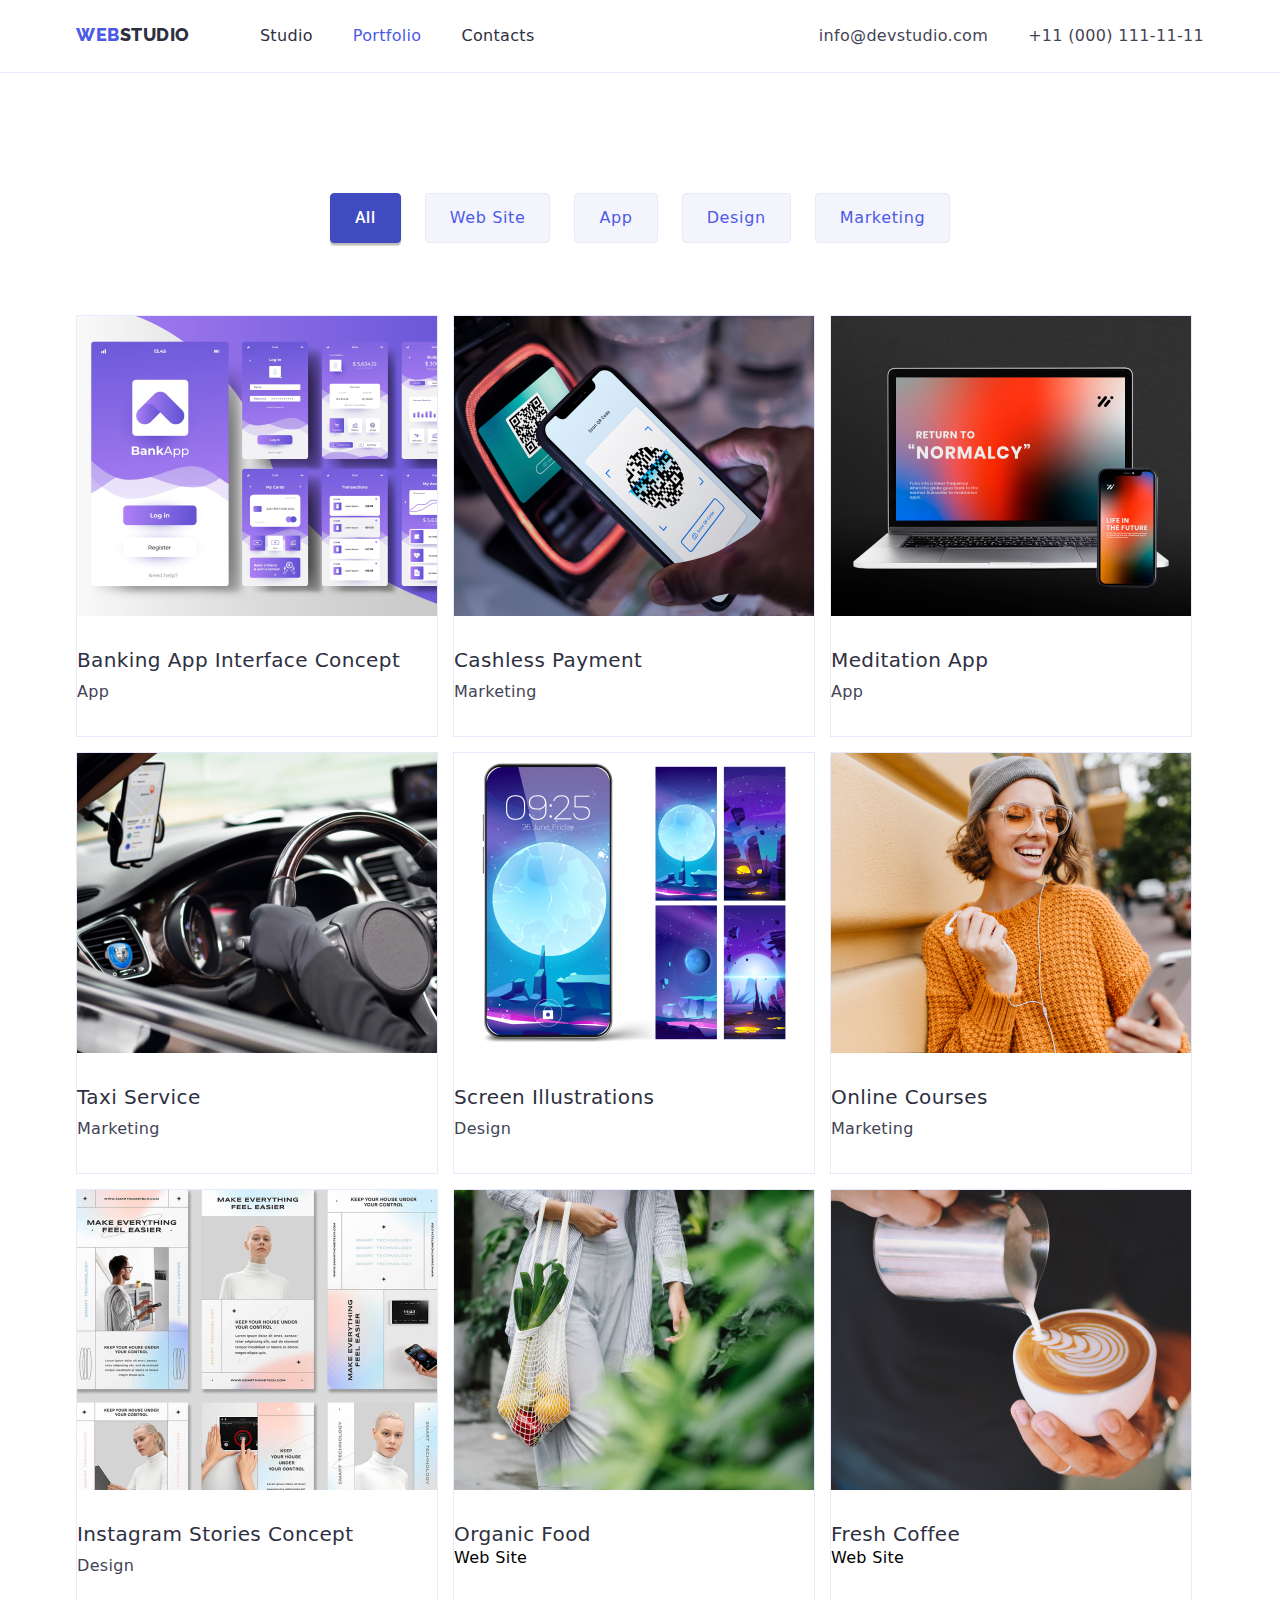
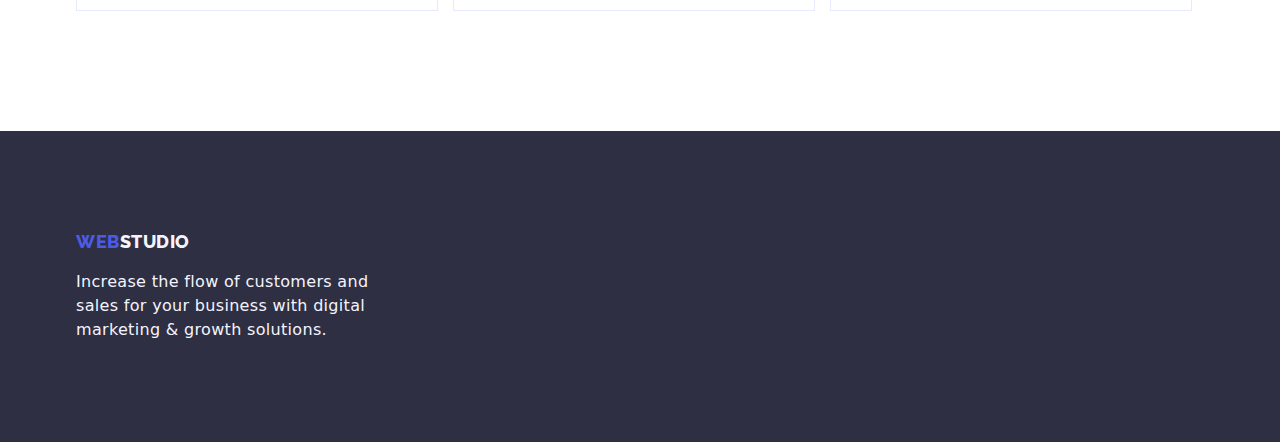
==== portfolio.html @ 15577785 "create index.html" ====
<!DOCTYPE html>
<html lang="en">
  <head>
    <meta charset="UTF-8" />
    <meta name="viewport" content="width=device-width, initial-scale=1.0" />
    <title>Portfolio</title>

    <link rel="stylesheet" href="./CSS/styles.css" />
    <link
      href="https://fonts.googleapis.com/css2?family=Raleway:wght@800&family=Roboto:wght@400;500;700;900&display=swap"
      rel="stylesheet"
    />

    <link
      href="https://cdnjs.cloudflare.com/ajax/libs/modern-normalize/2.0.0/modern-normalize.min.css"
      rel="stylesheet"
    />
  </head>
  <body>
    <header class="header">
      <div class="container header-container">
        <nav class="header-navigation">
          <a class="header-logo-link link" href="./portfolio.html"
            ><span class="header-web web"
              >WEB<span class="header-studio studio">STUDIO</span></span
            ></a
          >
          <ul class="header-list list">
            <li class="header-item">
              <a class="header-link link" href="./index.html">Studio</a>
            </li>
            <li class="header-item">
              <a class="header-link link current" href="./portfolio.html"
                >Portfolio</a
              >
            </li>
            <li class="header-item">
              <a class="header-link link" href="./">Contacts</a>
            </li>
          </ul>
        </nav>
        <ul class="header-list list">
          <li>
            <a class="header-contact link" href="mailto:info@devstudio.com"
              >info@devstudio.com</a
            >
          </li>
          <li>
            <a class="header-contact link" href="tel:+110001111111"
              >+11 (000) 111-11-11</a
            >
          </li>
        </ul>
      </div>
    </header>
    <main>
      <section class="section">
        <div class="container filter-container">
          <ul class="filter list">
            <li>
              <button type="button" class="button filter-item active">
                All
              </button>
            </li>
            <li>
              <button type="button" class="filter-item">Web Site</button>
            </li>
            <li>
              <button type="button" class="filter-item">App</button>
            </li>
            <li>
              <button type="button" class="filter-item">Design</button>
            </li>
            <li>
              <button type="button" class="filter-item">Marketing</button>
            </li>
          </ul>
          <ul class="filter-card list">
            <li class="filter-box">
              <img
                src="./images/port1.jpg"
                alt="Banking app interface concept photo"
                width="360px"
                height="300"
              />
              <h3 class="filter-title">Banking App Interface Concept</h3>
              <p class="filter-description">App</p>
            </li>
            <li class="filter-box">
              <img
                src="./images/port2.jpg"
                alt="Cashless payment photo"
                width="360px"
                height="300"
              />
              <h3 class="filter-title">Cashless Payment</h3>
              <p class="filter-description">Marketing</p>
            </li>
            <li class="filter-box">
              <img
                src="./images/port3.jpg"
                alt="Computer and cellphone photo"
                width="360px"
                height="300"
              />
              <h3 class="filter-title">Meditation App</h3>
              <p class="filter-description">App</p>
            </li>
            <li class="filter-box">
              <img
                src="./images/port4.jpg"
                alt="Driving car photo"
                width="360px"
                height="300"
              />
              <h3 class="filter-title">Taxi Service</h3>
              <p class="filter-description">Marketing</p>
            </li>
            <li class="filter-box">
              <img
                src="./images/port5.jpg"
                alt="Different screen of cellphone photo"
                width="360px"
                height="300"
              />
              <h3 class="filter-title">Screen Illustrations</h3>
              <p class="filter-description">Design</p>
            </li>
            <li class="filter-box">
              <img
                src="./images/port6.jpg"
                alt="Lady watching in cellphone photo"
                width="360px"
                height="300"
              />
              <h3 class="filter-title">Online Courses</h3>
              <p class="filter-description">Marketing</p>
            </li>
            <li class="filter-box">
              <img
                src="./images/port7.jpg"
                alt="Different instagram photo"
                width="360px"
                height="300"
              />
              <h3 class="filter-title">Instagram Stories Concept</h3>
              <p class="filter-description">Design</p>
            </li>
            <li class="filter-box">
              <img
                src="./images/port8.jpg"
                alt="Lady holding fruits photo"
                width="360px"
                height="300"
              />
              <h3 class="filter-title">Organic Food</h3>
              <p class="filrter-description">Web Site</p>
            </li>
            <li class="filter-box">
              <img
                src="./images/port9.jpg"
                alt="Coffee photo"
                width="360px"
                height="300"
              />
              <h3 class="filter-title">Fresh Coffee</h3>
              <p class="filrter-description">Web Site</p>
            </li>
          </ul>
        </div>
      </section>
    </main>
    <footer class="footer">
      <div class="container footer-container">
        <a class="footer-link link" href="./index.html"
          ><span class="footer-web web"
            >WEB<span class="footer-studio white">STUDIO</span></span
          >
        </a>
        <p class="footer-text">
          Increase the flow of customers and <br />
          sales for your business with digital <br />
          marketing & growth solutions.
        </p>
      </div>
    </footer>
  </body>
</html>
---- CSS/styles.css ----
:root {
  --primary-logo-iris: #4d5ae5;
  --primary-text-navyblue: #2e2f42;
  --primary-background-white: #fff;
  --secondary-text-slate: #434455;
  --secondary-bottom-cloud: #f4f4fd;
  --secondary-top-cornflower: #e7e9fc;
  --secondary-button-ocean: #404bbf;
}

p,
h1,
h2,
h3,
h4,
h5,
h6 {
  margin: 0;
}

ul,
ol {
  margin: 0;
  padding: 0;
}

img {
  display: block;
}
/* general */
body {
  font-family: "Roboto", sans-serif;
  font-size: 16px;
  font-style: normal;
  font-weight: 400;
  line-height: 24px;
  letter-spacing: 0.32px;
}
/* to remove bullet */
.list {
  list-style: none;
}

/* logo */
.web {
  color: var(--primary-logo-iris);
  font-family: Raleway;
  font-size: 18px;
  font-style: normal;
  font-weight: 800;
  line-height: 21px;
  letter-spacing: 0.54px;
  text-transform: uppercase;
}

.studio {
  color: var(--primary-text-navyblue);
  font-family: Raleway;
  font-size: 18px;
  font-style: normal;
  font-weight: 800;
  line-height: 21px;
  letter-spacing: 0.54px;
  text-transform: uppercase;
}

.header {
  padding-top: 24px;
  padding-bottom: 24px;
  border-bottom: 1px solid var(--cornflower, #e7e9fc);
  background: var(--white, #fff);
}

.header-contact {
  color: var(--secondary-text-slate);
}

.header-container {
  display: flex;
  justify-content: space-between;
}

.header-navigation {
  display: flex;
  align-items: center;
}

.header-logo-link {
  margin-right: 70px;
}

.header-list {
  display: flex;
  gap: 40px;
}

.container {
  width: 1158px;
  padding-left: 15px;
  padding-right: 15px;
  margin-left: auto;
  margin-right: auto;
  /* margin: 0 auto; */
}

/* to remove underline in link */
.link {
  text-decoration: none;
}

/* section 1 */
.hero {
  background: var(--primary-text-navyblue);
}

/* Effective Solutions for your Business*/
.hero-title {
  color: var(--primary-background-white);
  font-size: 56px;
  font-weight: 700;
  line-height: 60px;
  letter-spacing: 1.12px;
  text-align: center;
  padding-top: 188px;
}

/* Button or Order Service */
.button.hero-button {
  background-color: var(--primary-logo-iris);
  color: var(--primary-background-white);
  padding: 16px 32px;
  border: none;
  font-family: inherit;
  font-size: 16px;
  font-weight: 500;
  line-height: 24px;
  letter-spacing: 0.64px;
  border-radius: 4px;
  cursor: pointer;
  margin-left: 500px;
  margin-top: 60px;
  margin-bottom: 188px;
}

.button.filter-item {
  color: var(--iris, #4d5ae5);
  text-align: center;

  /* Button Text */
  font-family: Roboto;
  font-size: 16px;
  font-style: normal;
  font-weight: 500;
  line-height: 24px; /* 150% */
  letter-spacing: 0.64px;
}

.button:hover,
.button:focus {
  background-color: var(--secondary-button-ocean);
}

/* section 2 */
.benefits-title {
  color: var(--primary-text-navyblue);
  font-size: 20px;
  font-weight: 500;
  letter-spacing: 0.4px;
}

.benefits {
  display: flex;
  justify-content: center;
}

.benefits-description {
  color: var(--secondary-text-slate);
}
/* What are we doing and Our Team */
.section-title {
  color: var(--primary-text-navyblue);
  font-size: 36px;
  font-style: normal;
  font-weight: 700;
  line-height: 40px;
  letter-spacing: 0.72px;
  text-transform: capitalize;
  text-align: center;
  margin-bottom: 72px;
}

.section-list {
  display: flex;
}

.section-item {
  width: calc((100% - 5px) / 3);
  flex-wrap: wrap;
}

.section {
  padding: 120px 0;
}

/* section 3 */
.team-name {
  color: var(--primary-text-navyblue);
  font-size: 20px;
  font-weight: 500;
  letter-spacing: 0.4px;
}

.team-position {
  color: var(--secondary-text-slate);
}

.team {
  display: flex;
  justify-content: center;
  align-items: center;
  gap: 24px;
}

.section-grey {
  background-color: var(--secondary-bottom-cloud);
}

.team-name,
.team-position {
  text-align: center;
}

.team-name {
  padding-top: 32px;
  padding-bottom: 8px;
}

.team-position {
  padding-bottom: 32px;
}

.team-card {
  border-radius: 0px 0px 4px 4px;
  background: var(--white, #fff);
  box-shadow: 0px 2px 1px 0px rgba(46, 47, 66, 0.08),
    0px 1px 1px 0px rgba(46, 47, 66, 0.16),
    0px 1px 6px 0px rgba(46, 47, 66, 0.08);
}

/* footer */
.footer {
  background-color: var(--primary-text-navyblue);
}

/* Studio color of footer */
.white {
  color: var(--secondary-bottom-cloud);
  font-family: Raleway;
  font-size: 18px;
  font-weight: 800;
  line-height: 21px;
  letter-spacing: 0.54px;
  text-transform: uppercase;
}

.footer-text {
  color: var(--secondary-bottom-cloud);
}

.footer-container {
  display: flex;
  flex-direction: column;
}

.footer-link {
  margin-top: 100px;
  margin-bottom: 15px;
}

.footer-text {
  padding-bottom: 100px;
}
/* Portfolio page */
.filter-title {
  color: var(--primary-text-navyblue);
  font-size: 20px;
  font-weight: 500;
  letter-spacing: 0.4px;
}

.filter-description {
  color: var(--secondary-text-slate);
}

/* buttons */
.filter-item {
  color: var(--primary-button-color);
  background-color: var(--secondary-bottom-cloud);
  font-family: inherit;
  font-size: 16px;
  font-style: normal;
  font-weight: 500;
  line-height: 24px;
  letter-spacing: 0.64px;
  border-color: transparent;
  border-radius: 4px;
  cursor: pointer;
  border: 1px solid var(--secondary-top-cornflower);
  padding: 12px 24px;
}

.header-link {
  color: var(--primary-text-navyblue);
  font-size: 16px;
  font-weight: 500;
  letter-spacing: 0.32px;
}

.header-contact:hover,
.header-contact:focus {
  color: var(--primary-logo-iris);
}
.header-link:hover,
.header-link:focus {
  color: var(--primary-logo-iris);
}

.header-link.current {
  color: var(--primary-logo-iris);
}

.filter-item {
  color: var(--primary-logo-iris);
  font-size: 16px;
  font-weight: 500;
  letter-spacing: 0.64px;
}

.filter-item:hover,
.filter-item:focus,
.filter-item.active {
  background-color: var(--secondary-button-ocean);
  color: var(--primary-background-white);
  border-color: var(--secondary-button-ocean);
  box-shadow: 0px 2px 2px 0px rgba(0, 0, 0, 0.12),
    0px 2px 1px 0px rgba(0, 0, 0, 0.08), 0px 3px 1px 0px rgba(0, 0, 0, 0.1);
}

/* For the portfolio CSS */
.filter {
  display: flex;
  align-items: center;
  justify-content: center;
  gap: 24px;
  margin-bottom: 72px;
}

.filter-card {
  display: flex;
  flex-wrap: wrap;
  gap: 15px;
}

.filter-box {
  border: 1px solid var(--cornflower, #e7e9fc);
  background: var(--white, #fff);
}

.filter-title {
  margin-top: 32px;
}

.filter-description {
  margin-bottom: 32px;
  margin-top: 8px;
}
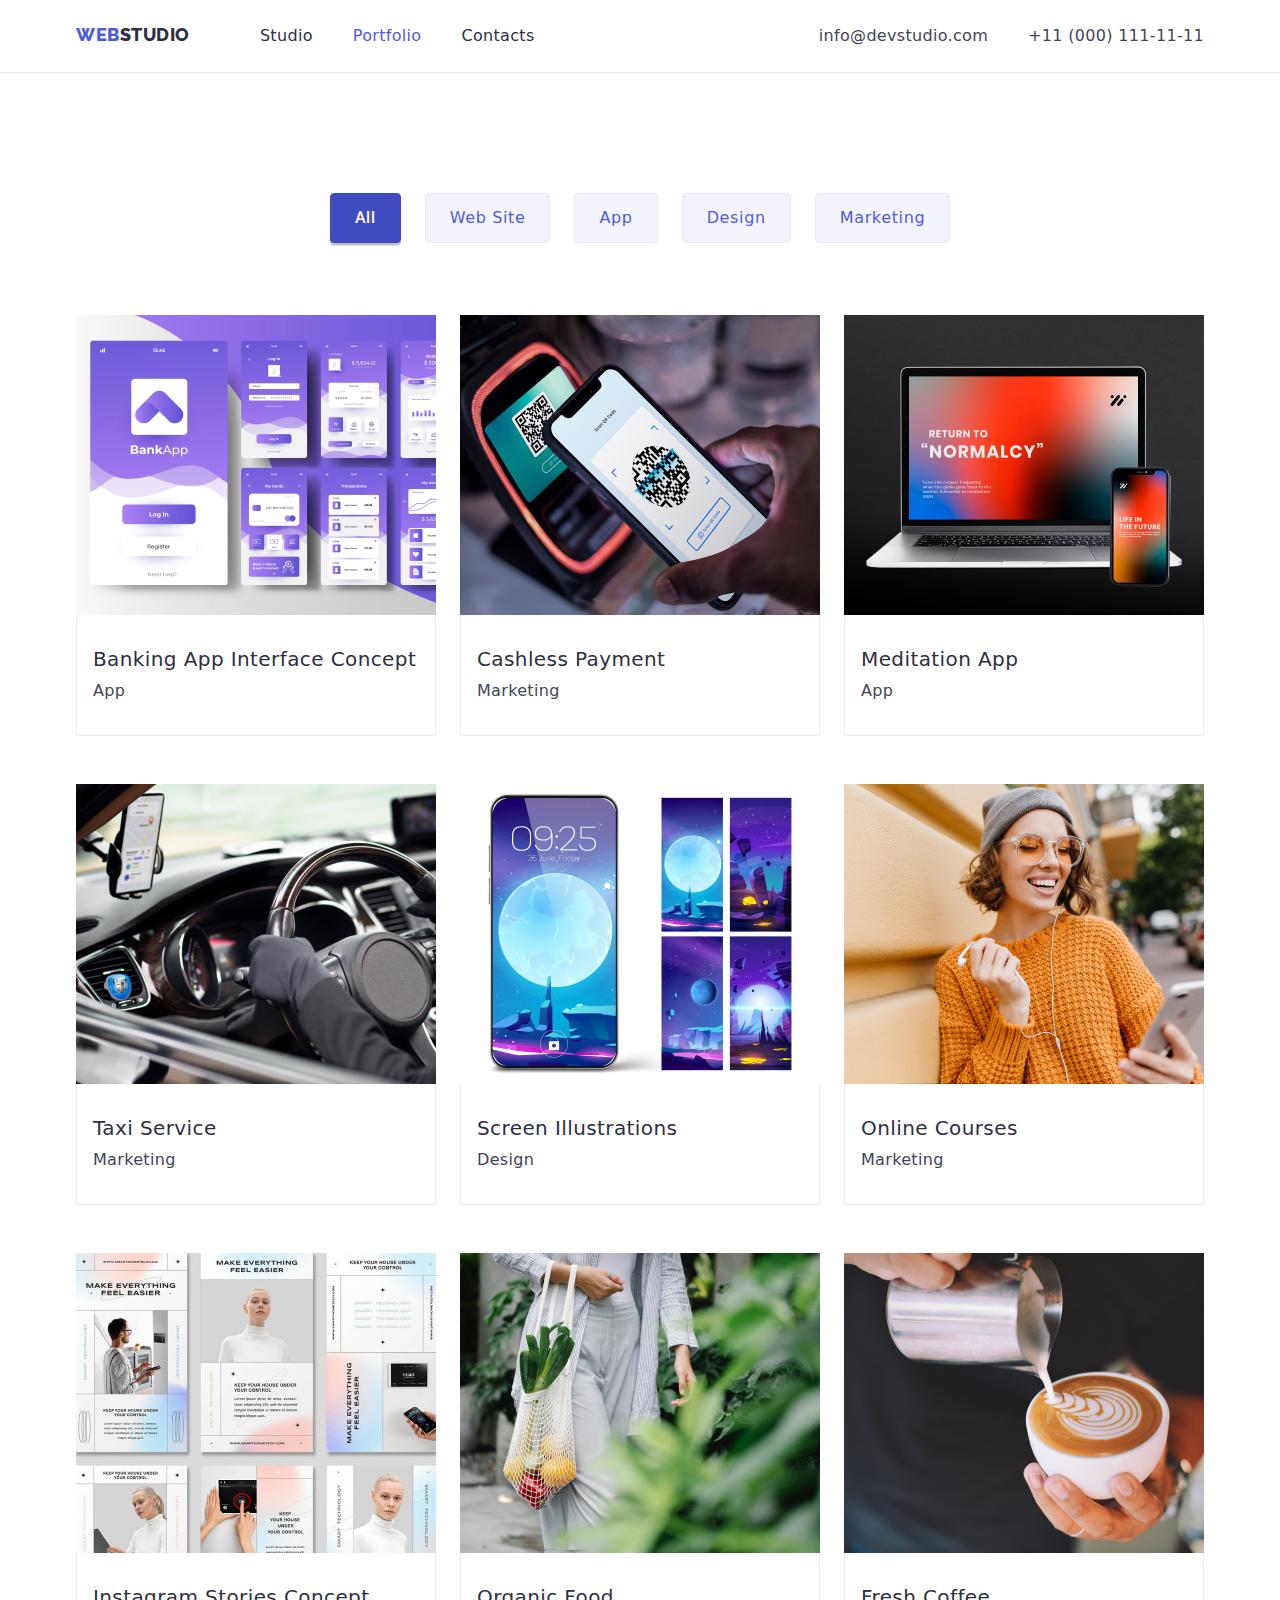
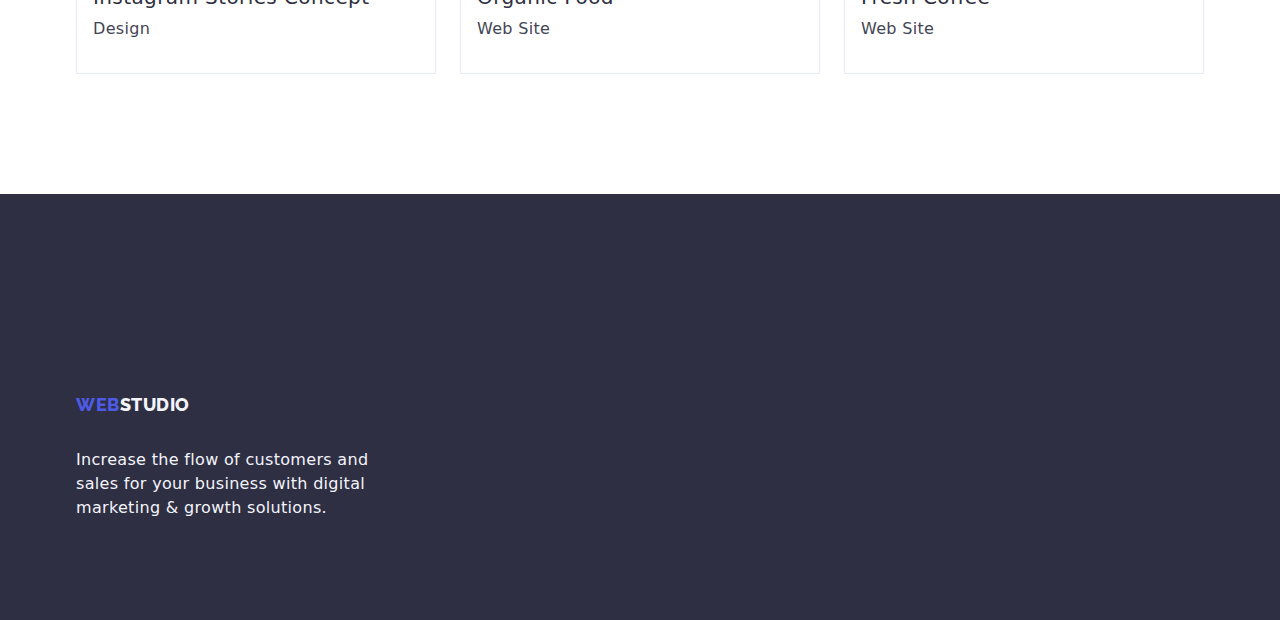
==== commit 0435023d: "create index.html" ====
--- a/portfolio.html
+++ b/portfolio.html
@@ -83,8 +83,10 @@
                 width="360px"
                 height="300"
               />
-              <h3 class="filter-title">Banking App Interface Concept</h3>
-              <p class="filter-description">App</p>
+              <div class="project-text-wrapper">
+                <h3 class="filter-title">Banking App Interface Concept</h3>
+                <p class="filter-description">App</p>
+              </div>
             </li>
             <li class="filter-box">
               <img
@@ -93,8 +95,10 @@
                 width="360px"
                 height="300"
               />
-              <h3 class="filter-title">Cashless Payment</h3>
-              <p class="filter-description">Marketing</p>
+              <div class="project-text-wrapper">
+                <h3 class="filter-title">Cashless Payment</h3>
+                <p class="filter-description">Marketing</p>
+              </div>
             </li>
             <li class="filter-box">
               <img
@@ -103,8 +107,10 @@
                 width="360px"
                 height="300"
               />
-              <h3 class="filter-title">Meditation App</h3>
-              <p class="filter-description">App</p>
+              <div class="project-text-wrapper">
+                <h3 class="filter-title">Meditation App</h3>
+                <p class="filter-description">App</p>
+              </div>
             </li>
             <li class="filter-box">
               <img
@@ -113,8 +119,10 @@
                 width="360px"
                 height="300"
               />
-              <h3 class="filter-title">Taxi Service</h3>
-              <p class="filter-description">Marketing</p>
+              <div class="project-text-wrapper">
+                <h3 class="filter-title">Taxi Service</h3>
+                <p class="filter-description">Marketing</p>
+              </div>
             </li>
             <li class="filter-box">
               <img
@@ -123,8 +131,10 @@
                 width="360px"
                 height="300"
               />
-              <h3 class="filter-title">Screen Illustrations</h3>
-              <p class="filter-description">Design</p>
+              <div class="project-text-wrapper">
+                <h3 class="filter-title">Screen Illustrations</h3>
+                <p class="filter-description">Design</p>
+              </div>
             </li>
             <li class="filter-box">
               <img
@@ -133,8 +143,10 @@
                 width="360px"
                 height="300"
               />
-              <h3 class="filter-title">Online Courses</h3>
-              <p class="filter-description">Marketing</p>
+              <div class="project-text-wrapper">
+                <h3 class="filter-title">Online Courses</h3>
+                <p class="filter-description">Marketing</p>
+              </div>
             </li>
             <li class="filter-box">
               <img
@@ -143,8 +155,10 @@
                 width="360px"
                 height="300"
               />
-              <h3 class="filter-title">Instagram Stories Concept</h3>
-              <p class="filter-description">Design</p>
+              <div class="project-text-wrapper">
+                <h3 class="filter-title">Instagram Stories Concept</h3>
+                <p class="filter-description">Design</p>
+              </div>
             </li>
             <li class="filter-box">
               <img
@@ -153,8 +167,10 @@
                 width="360px"
                 height="300"
               />
-              <h3 class="filter-title">Organic Food</h3>
-              <p class="filrter-description">Web Site</p>
+              <div class="project-text-wrapper">
+                <h3 class="filter-title">Organic Food</h3>
+                <p class="filter-description">Web Site</p>
+              </div>
             </li>
             <li class="filter-box">
               <img
@@ -163,8 +179,10 @@
                 width="360px"
                 height="300"
               />
-              <h3 class="filter-title">Fresh Coffee</h3>
-              <p class="filrter-description">Web Site</p>
+              <div class="project-text-wrapper">
+                <h3 class="filter-title">Fresh Coffee</h3>
+                <p class="filter-description">Web Site</p>
+              </div>
             </li>
           </ul>
         </div>
--- a/CSS/styles.css
+++ b/CSS/styles.css
@@ -68,7 +68,6 @@
   padding-top: 24px;
   padding-bottom: 24px;
   border-bottom: 1px solid var(--cornflower, #e7e9fc);
-  background: var(--white, #fff);
 }
 
 .header-contact {
@@ -85,22 +84,23 @@
   align-items: center;
 }
 
-.header-logo-link {
-  margin-right: 70px;
-}
-
 .header-list {
   display: flex;
   gap: 40px;
-}
-
+  margin-left: 70px;
+}
+
+.hero-container {
+  text-align: center;
+}
+
+.hero {
+  padding: 188px 0;
+}
 .container {
   width: 1158px;
-  padding-left: 15px;
-  padding-right: 15px;
-  margin-left: auto;
-  margin-right: auto;
-  /* margin: 0 auto; */
+  padding: 0 15px;
+  margin: 0 auto;
 }
 
 /* to remove underline in link */
@@ -121,7 +121,7 @@
   line-height: 60px;
   letter-spacing: 1.12px;
   text-align: center;
-  padding-top: 188px;
+  margin-bottom: 60px;
 }
 
 /* Button or Order Service */
@@ -137,9 +137,6 @@
   letter-spacing: 0.64px;
   border-radius: 4px;
   cursor: pointer;
-  margin-left: 500px;
-  margin-top: 60px;
-  margin-bottom: 188px;
 }
 
 .button.filter-item {
@@ -166,11 +163,13 @@
   font-size: 20px;
   font-weight: 500;
   letter-spacing: 0.4px;
+  margin-bottom: 8px;
 }
 
 .benefits {
   display: flex;
   justify-content: center;
+  gap: 22px;
 }
 
 .benefits-description {
@@ -191,15 +190,15 @@
 
 .section-list {
   display: flex;
-}
-
-.section-item {
-  width: calc((100% - 5px) / 3);
-  flex-wrap: wrap;
+  justify-content: space-between;
 }
 
 .section {
   padding: 120px 0;
+}
+
+.section-no-top-padding {
+  padding-top: 0;
 }
 
 /* section 3 */
@@ -231,12 +230,8 @@
 }
 
 .team-name {
-  padding-top: 32px;
-  padding-bottom: 8px;
-}
-
-.team-position {
-  padding-bottom: 32px;
+  margin-top: 32px;
+  margin-bottom: 8px;
 }
 
 .team-card {
@@ -245,10 +240,12 @@
   box-shadow: 0px 2px 1px 0px rgba(46, 47, 66, 0.08),
     0px 1px 1px 0px rgba(46, 47, 66, 0.16),
     0px 1px 6px 0px rgba(46, 47, 66, 0.08);
+  padding-bottom: 32px;
 }
 
 /* footer */
 .footer {
+  padding: 100px 0;
   background-color: var(--primary-text-navyblue);
 }
 
@@ -265,6 +262,7 @@
 
 .footer-text {
   color: var(--secondary-bottom-cloud);
+  margin-top: 15px;
 }
 
 .footer-container {
@@ -277,9 +275,6 @@
   margin-bottom: 15px;
 }
 
-.footer-text {
-  padding-bottom: 100px;
-}
 /* Portfolio page */
 .filter-title {
   color: var(--primary-text-navyblue);
@@ -358,19 +353,19 @@
 .filter-card {
   display: flex;
   flex-wrap: wrap;
-  gap: 15px;
+  gap: 48px 24px;
 }
 
 .filter-box {
+  background: var(--white, #fff);
+}
+
+.filter-description {
+  margin-top: 8px;
+}
+
+.project-text-wrapper {
   border: 1px solid var(--cornflower, #e7e9fc);
-  background: var(--white, #fff);
-}
-
-.filter-title {
-  margin-top: 32px;
-}
-
-.filter-description {
-  margin-bottom: 32px;
-  margin-top: 8px;
-}
+  border-top: none;
+  padding: 32px 16px;
+}
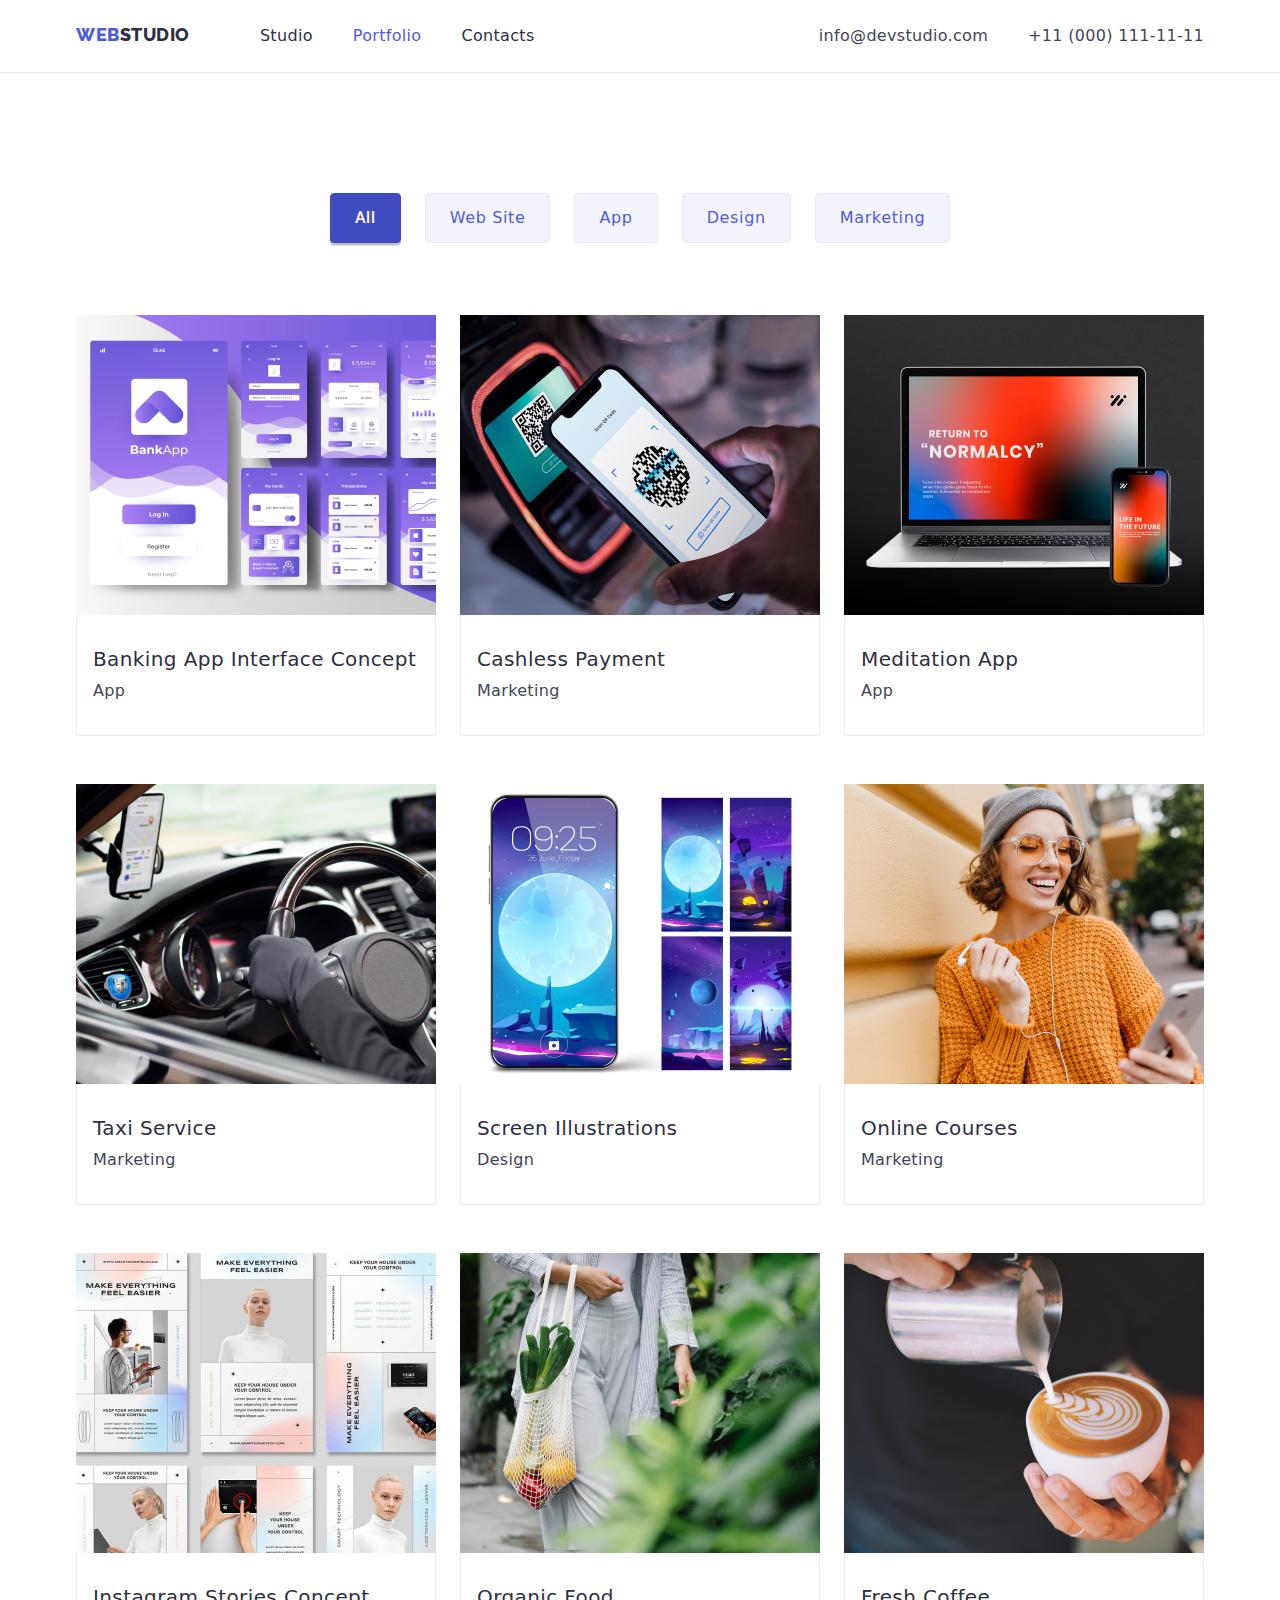
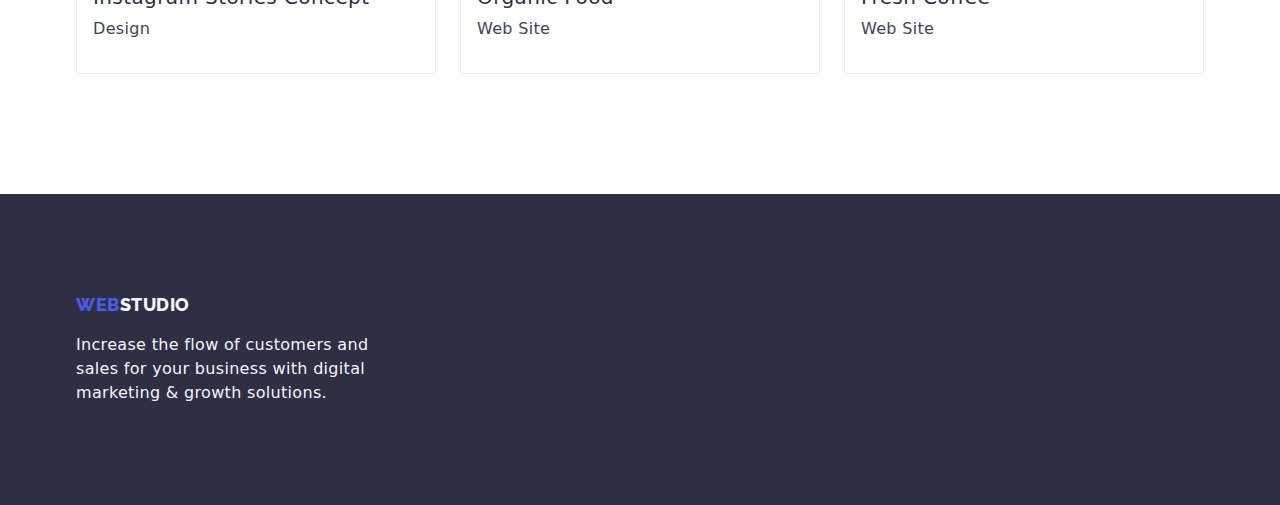
==== commit 555272ec: "create index.html" ====
--- a/portfolio.html
+++ b/portfolio.html
@@ -190,7 +190,7 @@
     </main>
     <footer class="footer">
       <div class="container footer-container">
-        <a class="footer-link link" href="./index.html"
+        <a class="link" href="./index.html"
           ><span class="footer-web web"
             >WEB<span class="footer-studio white">STUDIO</span></span
           >
--- a/CSS/styles.css
+++ b/CSS/styles.css
@@ -270,11 +270,6 @@
   flex-direction: column;
 }
 
-.footer-link {
-  margin-top: 100px;
-  margin-bottom: 15px;
-}
-
 /* Portfolio page */
 .filter-title {
   color: var(--primary-text-navyblue);
